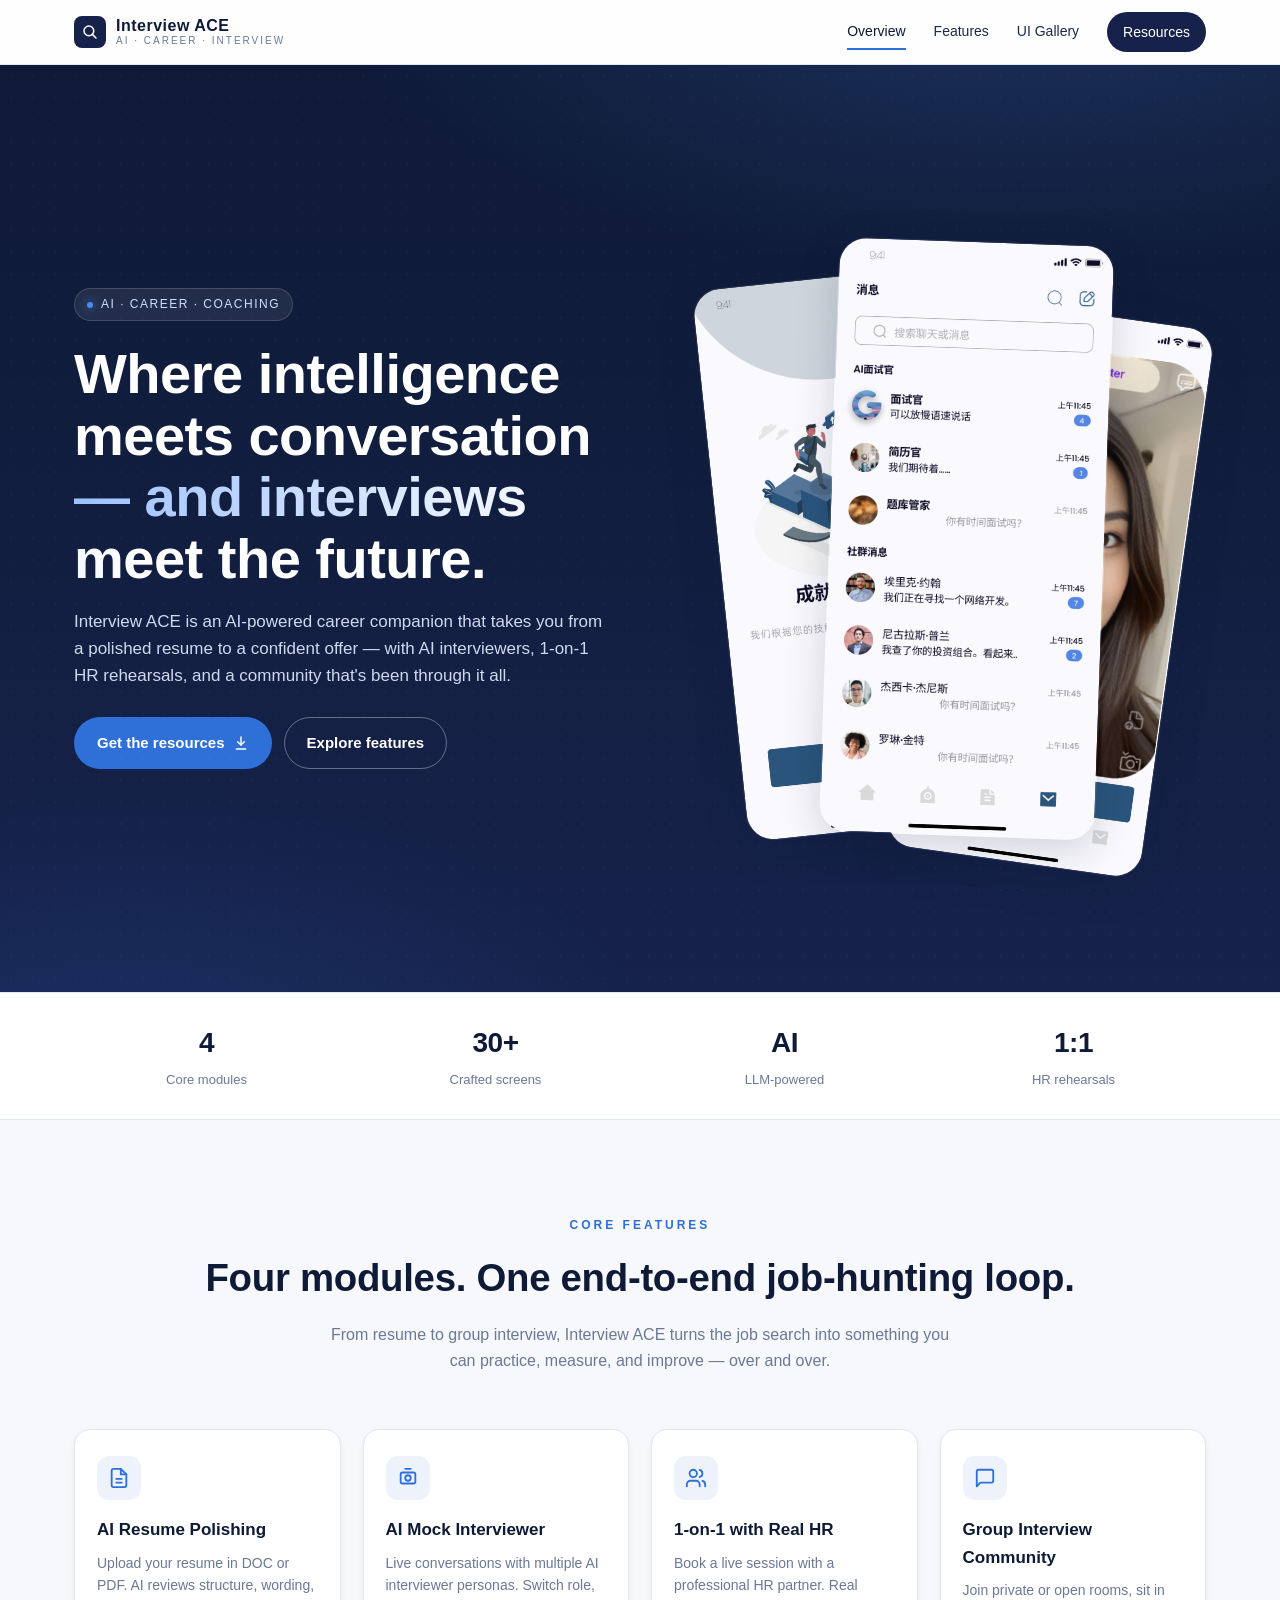
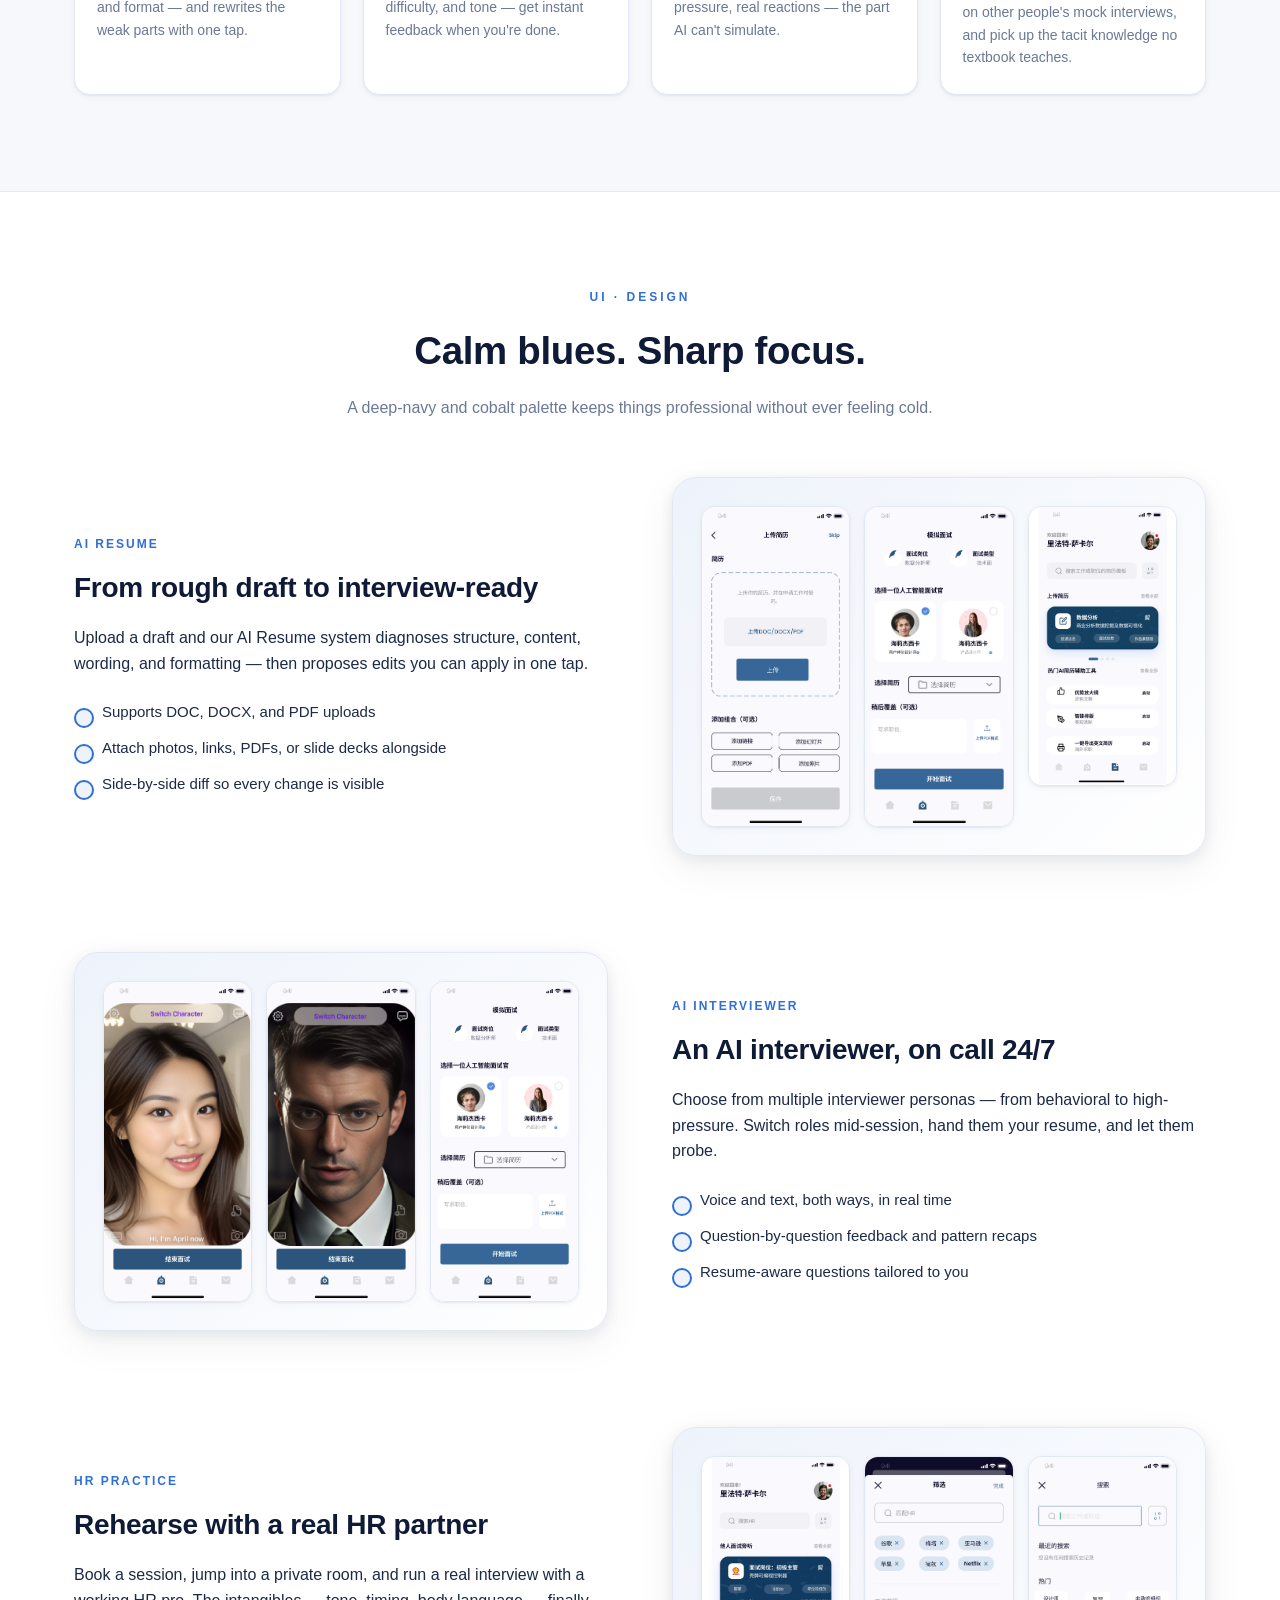
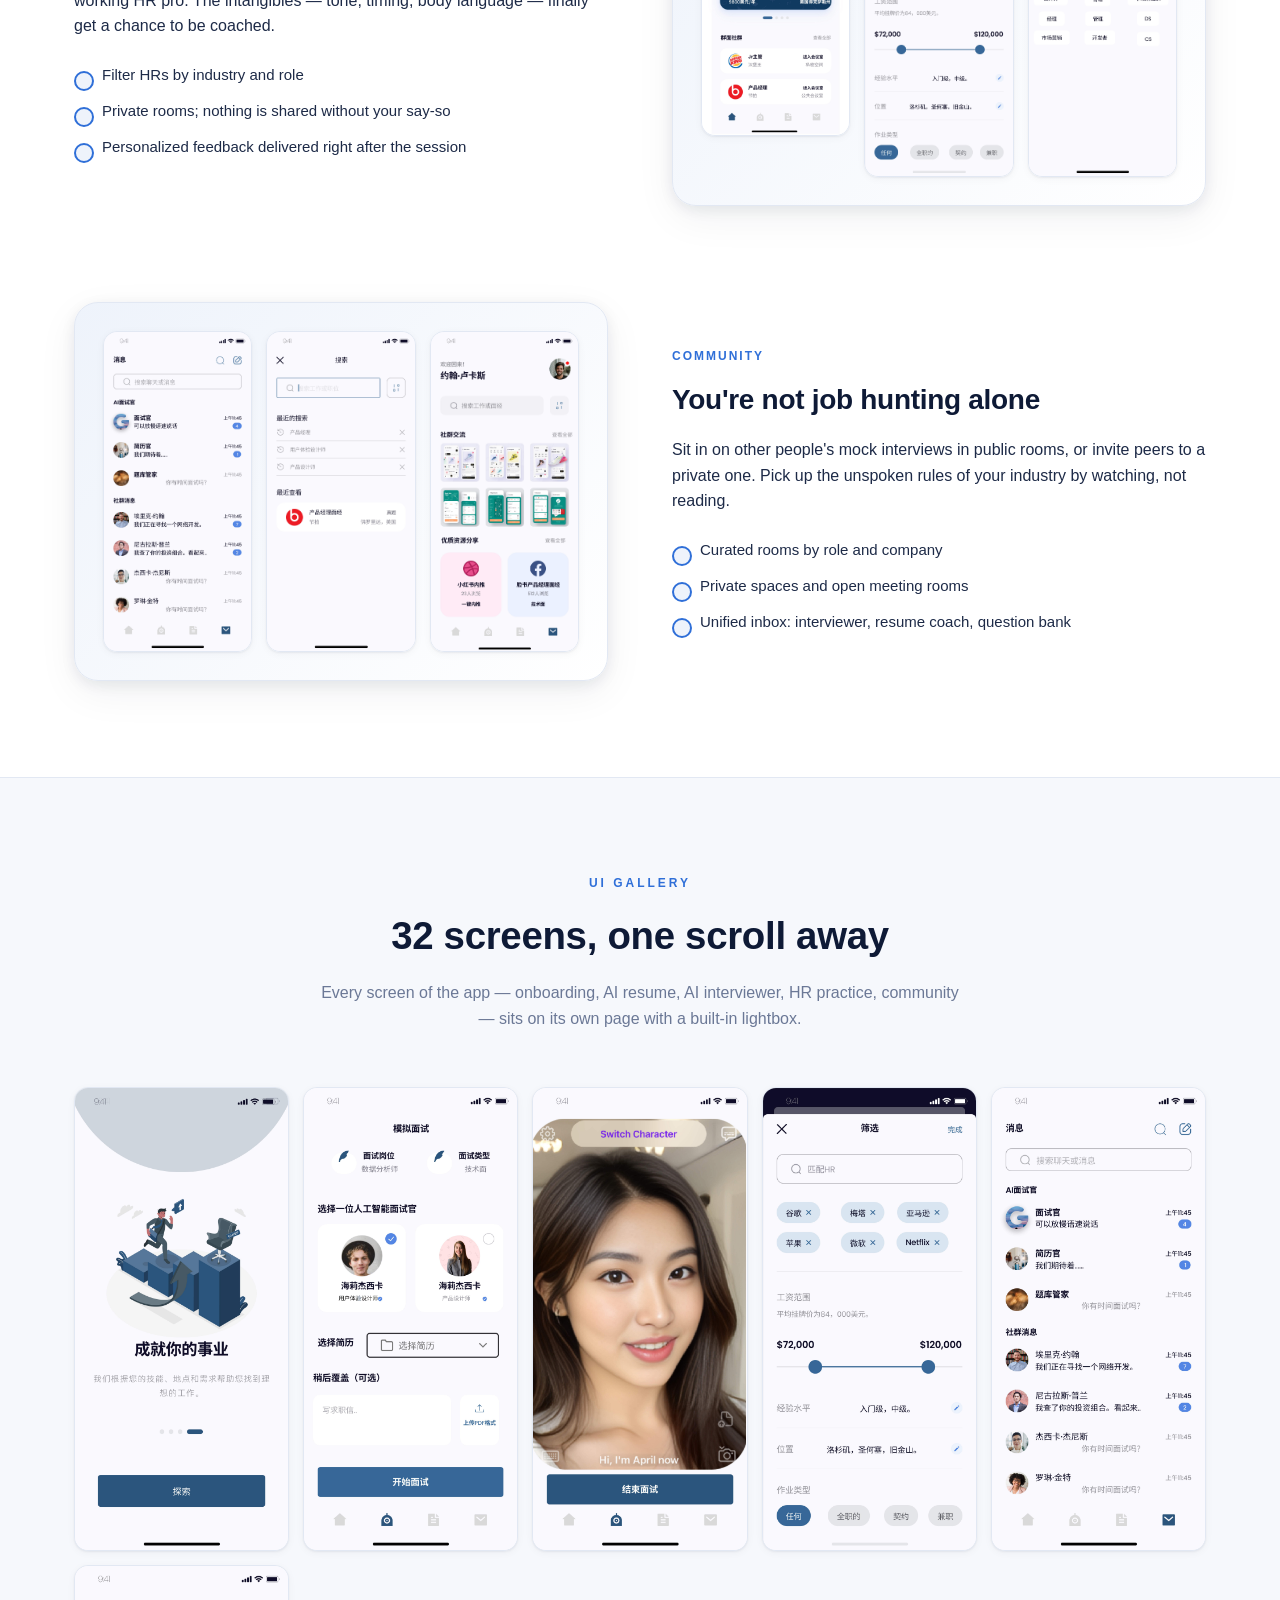
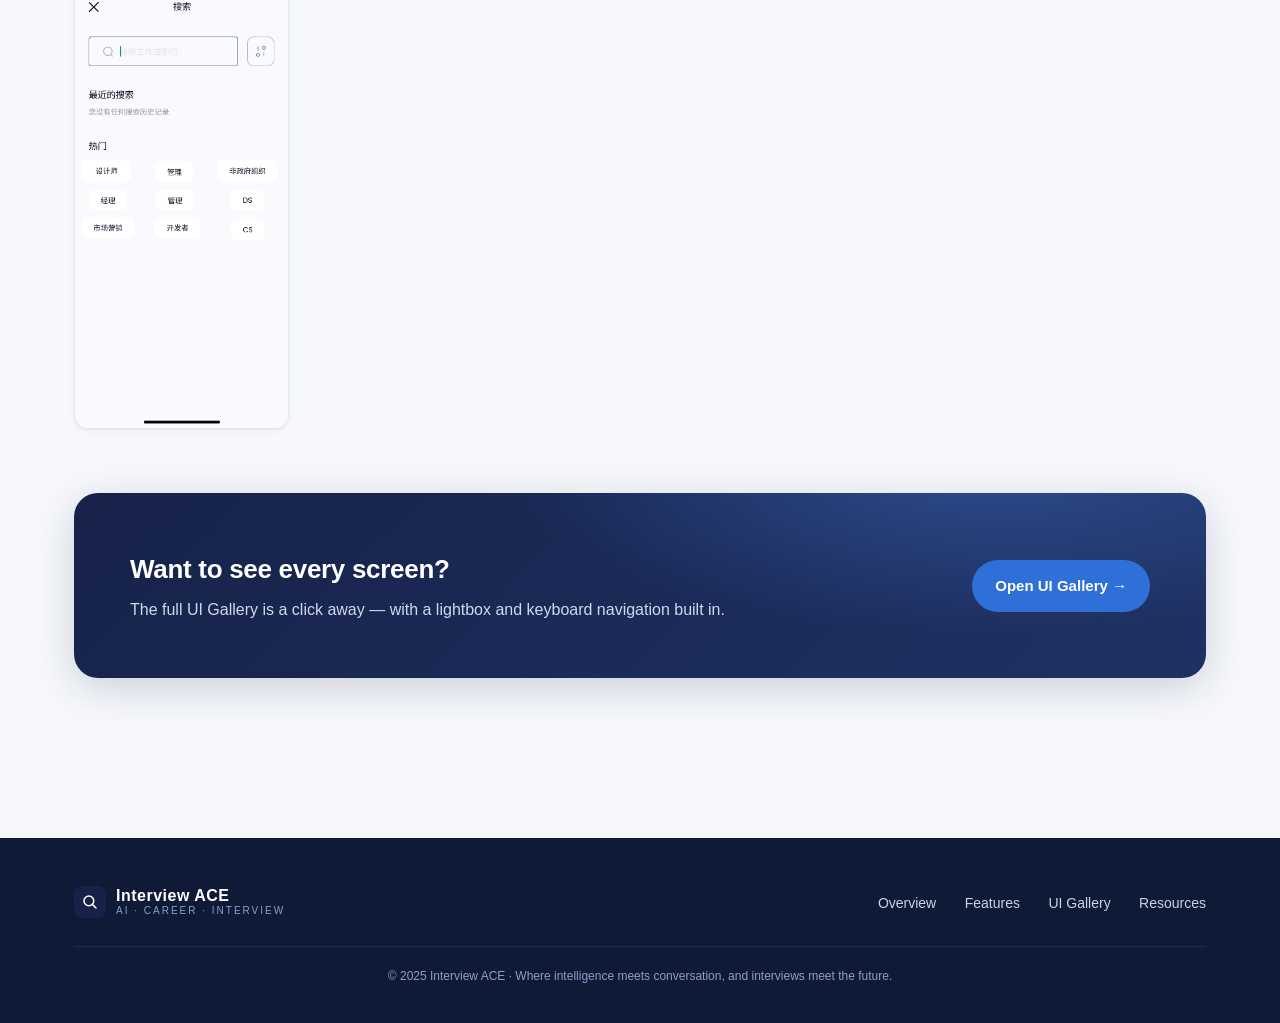
==== index.html @ 67b43d51 "Initial site: overview, UI gallery, resources (PDFs + GitHub link)" ====
<!doctype html>
<html lang="en">
<head>
  <meta charset="utf-8" />
  <title>Interview ACE — AI-Powered Interview Coaching</title>
  <meta name="viewport" content="width=device-width, initial-scale=1" />
  <meta name="description" content="Interview ACE is an AI-powered job-hunting companion. Polish your resume with AI, rehearse with AI interviewers, practice 1-on-1 with real HR pros, and learn from the community — all in one place." />

  <!-- Open Graph -->
  <meta property="og:title" content="Interview ACE — AI-Powered Interview Coaching" />
  <meta property="og:description" content="Where intelligence meets conversation. Where interviews meet the future." />
  <meta property="og:image" content="assets/ui/cover.png" />
  <meta property="og:type" content="website" />
  <meta name="twitter:card" content="summary_large_image" />

  <link rel="icon" type="image/svg+xml" href="assets/favicon.svg" />
  <link rel="stylesheet" href="styles.css" />
</head>
<body>

<!-- ============= Header ============= -->
<header class="site-header">
  <div class="container bar">
    <a class="brand" href="index.html" aria-label="Interview ACE home">
      <span class="logo-mark" aria-hidden="true">
        <svg viewBox="0 0 24 24" fill="none" stroke="currentColor" stroke-width="2" stroke-linecap="round" stroke-linejoin="round">
          <circle cx="10.5" cy="10.5" r="6.5"></circle>
          <line x1="20" y1="20" x2="15.2" y2="15.2"></line>
        </svg>
      </span>
      <span class="wordmark">
        Interview ACE
        <small>AI · CAREER · INTERVIEW</small>
      </span>
    </a>
    <nav class="nav">
      <a href="index.html" class="active">Overview</a>
      <a href="index.html#features">Features</a>
      <a href="ui.html">UI Gallery</a>
      <a href="downloads.html" class="cta">Resources</a>
    </nav>
  </div>
</header>

<!-- ============= Hero ============= -->
<section class="hero">
  <div class="container">
    <div class="hero-copy">
      <span class="hero-eyebrow"><span class="dot"></span>AI · CAREER · COACHING</span>
      <h1>
        Where intelligence<br/>
        meets conversation<br/>
        <span class="accent">— and interviews meet the future.</span>
      </h1>
      <p class="lead">
        Interview ACE is an AI-powered career companion that takes you from a polished resume
        to a confident offer — with AI interviewers, 1-on-1 HR rehearsals, and a community
        that's been through it all.
      </p>
      <div class="actions">
        <a class="btn btn-primary" href="downloads.html">
          Get the resources
          <svg width="16" height="16" viewBox="0 0 24 24" fill="none" stroke="currentColor" stroke-width="2.2" stroke-linecap="round" stroke-linejoin="round"><path d="M12 3v12"></path><path d="m7 10 5 5 5-5"></path><path d="M5 21h14"></path></svg>
        </a>
        <a class="btn btn-ghost" href="#features">Explore features</a>
      </div>
    </div>
    <div class="hero-visual">
      <div class="phone-stack" aria-hidden="true">
        <img src="assets/screens/welcome-01.jpg" alt="" />
        <img src="assets/screens/community-01.jpg" alt="" />
        <img src="assets/screens/ai-interview-01.jpg" alt="" />
      </div>
    </div>
  </div>
</section>

<!-- ============= Stats ============= -->
<div class="stats">
  <div class="container">
    <div class="stat"><div class="n">4</div><div class="l">Core modules</div></div>
    <div class="stat"><div class="n">30+</div><div class="l">Crafted screens</div></div>
    <div class="stat"><div class="n">AI</div><div class="l">LLM-powered</div></div>
    <div class="stat"><div class="n">1:1</div><div class="l">HR rehearsals</div></div>
  </div>
</div>

<!-- ============= Features grid ============= -->
<section id="features">
  <div class="container">
    <div class="section-head">
      <div class="kicker">CORE FEATURES</div>
      <h2>Four modules. One end-to-end job-hunting loop.</h2>
      <p>From resume to group interview, Interview ACE turns the job search into something you can practice, measure, and improve — over and over.</p>
    </div>

    <div class="feature-grid">
      <div class="feature">
        <div class="ico">
          <svg viewBox="0 0 24 24" fill="none" stroke="currentColor" stroke-width="2" stroke-linecap="round" stroke-linejoin="round">
            <path d="M14 2H6a2 2 0 0 0-2 2v16a2 2 0 0 0 2 2h12a2 2 0 0 0 2-2V8z"></path>
            <polyline points="14 2 14 8 20 8"></polyline>
            <line x1="9" y1="13" x2="15" y2="13"></line>
            <line x1="9" y1="17" x2="15" y2="17"></line>
          </svg>
        </div>
        <h3>AI Resume Polishing</h3>
        <p>Upload your resume in DOC or PDF. AI reviews structure, wording, and format — and rewrites the weak parts with one tap.</p>
      </div>

      <div class="feature">
        <div class="ico">
          <svg viewBox="0 0 24 24" fill="none" stroke="currentColor" stroke-width="2" stroke-linecap="round" stroke-linejoin="round">
            <rect x="4" y="6" width="16" height="12" rx="2"></rect>
            <circle cx="12" cy="12" r="3"></circle>
            <path d="M9 2h6"></path>
          </svg>
        </div>
        <h3>AI Mock Interviewer</h3>
        <p>Live conversations with multiple AI interviewer personas. Switch role, difficulty, and tone — get instant feedback when you're done.</p>
      </div>

      <div class="feature">
        <div class="ico">
          <svg viewBox="0 0 24 24" fill="none" stroke="currentColor" stroke-width="2" stroke-linecap="round" stroke-linejoin="round">
            <path d="M16 21v-2a4 4 0 0 0-4-4H6a4 4 0 0 0-4 4v2"></path>
            <circle cx="9" cy="7" r="4"></circle>
            <path d="M22 21v-2a4 4 0 0 0-3-3.87"></path>
            <path d="M16 3.13a4 4 0 0 1 0 7.75"></path>
          </svg>
        </div>
        <h3>1-on-1 with Real HR</h3>
        <p>Book a live session with a professional HR partner. Real pressure, real reactions — the part AI can't simulate.</p>
      </div>

      <div class="feature">
        <div class="ico">
          <svg viewBox="0 0 24 24" fill="none" stroke="currentColor" stroke-width="2" stroke-linecap="round" stroke-linejoin="round">
            <path d="M21 15a2 2 0 0 1-2 2H7l-4 4V5a2 2 0 0 1 2-2h14a2 2 0 0 1 2 2z"></path>
          </svg>
        </div>
        <h3>Group Interview Community</h3>
        <p>Join private or open rooms, sit in on other people's mock interviews, and pick up the tacit knowledge no textbook teaches.</p>
      </div>
    </div>
  </div>
</section>

<!-- ============= Showcase ============= -->
<section style="background:#fff;border-top:1px solid var(--line);border-bottom:1px solid var(--line);">
  <div class="container">
    <div class="section-head">
      <div class="kicker">UI · DESIGN</div>
      <h2>Calm blues. Sharp focus.</h2>
      <p>A deep-navy and cobalt palette keeps things professional without ever feeling cold.</p>
    </div>

    <div class="showcase">
      <div class="copy">
        <span class="tag">AI Resume</span>
        <h3>From rough draft to interview-ready</h3>
        <p>Upload a draft and our AI Resume system diagnoses structure, content, wording, and formatting — then proposes edits you can apply in one tap.</p>
        <ul>
          <li>Supports DOC, DOCX, and PDF uploads</li>
          <li>Attach photos, links, PDFs, or slide decks alongside</li>
          <li>Side-by-side diff so every change is visible</li>
        </ul>
      </div>
      <div class="screens-frame">
        <div class="row">
          <img src="assets/screens/resume-01.jpg" alt="AI resume polishing screen 1" loading="lazy" />
          <img src="assets/screens/resume-02.jpg" alt="AI resume polishing screen 2" loading="lazy" />
          <img src="assets/screens/resume-03.jpg" alt="AI resume polishing screen 3" loading="lazy" />
        </div>
      </div>
    </div>

    <div class="showcase reverse">
      <div class="copy">
        <span class="tag">AI Interviewer</span>
        <h3>An AI interviewer, on call 24/7</h3>
        <p>Choose from multiple interviewer personas — from behavioral to high-pressure. Switch roles mid-session, hand them your resume, and let them probe.</p>
        <ul>
          <li>Voice and text, both ways, in real time</li>
          <li>Question-by-question feedback and pattern recaps</li>
          <li>Resume-aware questions tailored to you</li>
        </ul>
      </div>
      <div class="screens-frame">
        <div class="row">
          <img src="assets/screens/ai-interview-01.jpg" alt="AI interview screen 1" loading="lazy" />
          <img src="assets/screens/ai-interview-02.jpg" alt="AI interview screen 2" loading="lazy" />
          <img src="assets/screens/ai-interview-03.jpg" alt="AI interview screen 3" loading="lazy" />
        </div>
      </div>
    </div>

    <div class="showcase">
      <div class="copy">
        <span class="tag">HR Practice</span>
        <h3>Rehearse with a real HR partner</h3>
        <p>Book a session, jump into a private room, and run a real interview with a working HR pro. The intangibles — tone, timing, body language — finally get a chance to be coached.</p>
        <ul>
          <li>Filter HRs by industry and role</li>
          <li>Private rooms; nothing is shared without your say-so</li>
          <li>Personalized feedback delivered right after the session</li>
        </ul>
      </div>
      <div class="screens-frame">
        <div class="row">
          <img src="assets/screens/hr-interview-01.jpg" alt="HR mock interview 1" loading="lazy" />
          <img src="assets/screens/hr-interview-02.jpg" alt="HR mock interview 2" loading="lazy" />
          <img src="assets/screens/hr-interview-03.jpg" alt="HR mock interview 3" loading="lazy" />
        </div>
      </div>
    </div>

    <div class="showcase reverse">
      <div class="copy">
        <span class="tag">Community</span>
        <h3>You're not job hunting alone</h3>
        <p>Sit in on other people's mock interviews in public rooms, or invite peers to a private one. Pick up the unspoken rules of your industry by watching, not reading.</p>
        <ul>
          <li>Curated rooms by role and company</li>
          <li>Private spaces and open meeting rooms</li>
          <li>Unified inbox: interviewer, resume coach, question bank</li>
        </ul>
      </div>
      <div class="screens-frame">
        <div class="row">
          <img src="assets/screens/community-01.jpg" alt="Community screen 1" loading="lazy" />
          <img src="assets/screens/community-02.jpg" alt="Community screen 2" loading="lazy" />
          <img src="assets/screens/community-03.jpg" alt="Community screen 3" loading="lazy" />
        </div>
      </div>
    </div>
  </div>
</section>

<!-- ============= Gallery teaser ============= -->
<section id="gallery">
  <div class="container">
    <div class="section-head">
      <div class="kicker">UI GALLERY</div>
      <h2>32 screens, one scroll away</h2>
      <p>Every screen of the app — onboarding, AI resume, AI interviewer, HR practice, community — sits on its own page with a built-in lightbox.</p>
    </div>

    <div class="gallery">
      <a href="ui.html"><img src="assets/screens/welcome-01.jpg" alt="" loading="lazy" /></a>
      <a href="ui.html"><img src="assets/screens/resume-02.jpg" alt="" loading="lazy" /></a>
      <a href="ui.html"><img src="assets/screens/ai-interview-01.jpg" alt="" loading="lazy" /></a>
      <a href="ui.html"><img src="assets/screens/hr-interview-02.jpg" alt="" loading="lazy" /></a>
      <a href="ui.html"><img src="assets/screens/community-01.jpg" alt="" loading="lazy" /></a>
      <a href="ui.html"><img src="assets/screens/community-05.jpg" alt="" loading="lazy" /></a>
    </div>

    <div class="banner" style="margin-top:64px;">
      <div>
        <h3>Want to see every screen?</h3>
        <p>The full UI Gallery is a click away — with a lightbox and keyboard navigation built in.</p>
      </div>
      <a href="ui.html" class="btn btn-primary">Open UI Gallery →</a>
    </div>
  </div>
</section>

<!-- ============= Footer ============= -->
<footer class="site-footer">
  <div class="container">
    <div class="row">
      <a class="brand" href="index.html">
        <span class="logo-mark" aria-hidden="true">
          <svg viewBox="0 0 24 24" fill="none" stroke="currentColor" stroke-width="2" stroke-linecap="round" stroke-linejoin="round">
            <circle cx="10.5" cy="10.5" r="6.5"></circle>
            <line x1="20" y1="20" x2="15.2" y2="15.2"></line>
          </svg>
        </span>
        <span class="wordmark">Interview ACE<small>AI · CAREER · INTERVIEW</small></span>
      </a>
      <nav>
        <a href="index.html">Overview</a>
        <a href="index.html#features">Features</a>
        <a href="ui.html">UI Gallery</a>
        <a href="downloads.html">Resources</a>
      </nav>
    </div>
    <div class="copy">
      © 2025 Interview ACE · Where intelligence meets conversation, and interviews meet the future.
    </div>
  </div>
</footer>

</body>
</html>
---- styles.css ----
/* ============================================================
   Interview ACE — Static site styles
   Palette inspired by the app UI: deep navy + cobalt accents.
   ============================================================ */

:root {
  --navy-900: #0e1a36;
  --navy-800: #16224a;
  --navy-700: #1f3163;
  --navy-600: #2a467e;
  --blue-500: #2f6fd8;
  --blue-400: #4f8af0;
  --blue-200: #c7dbff;
  --blue-50:  #eef3fb;
  --ink:      #0e1a36;
  --text:     #1d2a47;
  --muted:    #6b7896;
  --line:     #e2e8f3;
  --bg:       #f6f8fc;
  --white:    #ffffff;
  --radius:   16px;
  --shadow-sm: 0 1px 2px rgba(14,26,54,.06), 0 2px 8px rgba(14,26,54,.04);
  --shadow-md: 0 4px 14px rgba(14,26,54,.08), 0 12px 40px rgba(14,26,54,.06);
  --shadow-lg: 0 10px 40px rgba(14,26,54,.18);
  --max-w: 1180px;
}

* { box-sizing: border-box; }

html, body {
  margin: 0;
  padding: 0;
  background: var(--bg);
  color: var(--text);
  font-family: -apple-system, BlinkMacSystemFont, "PingFang SC", "Helvetica Neue",
               "Segoe UI", "Microsoft YaHei", Arial, sans-serif;
  line-height: 1.6;
  -webkit-font-smoothing: antialiased;
  text-rendering: optimizeLegibility;
}

img { max-width: 100%; display: block; }
a { color: var(--blue-500); text-decoration: none; }
a:hover { color: var(--blue-400); }

.container {
  max-width: var(--max-w);
  margin: 0 auto;
  padding: 0 24px;
}

/* ===================== Header ===================== */
.site-header {
  position: sticky;
  top: 0;
  z-index: 50;
  background: rgba(255,255,255,.85);
  backdrop-filter: saturate(150%) blur(12px);
  -webkit-backdrop-filter: saturate(150%) blur(12px);
  border-bottom: 1px solid var(--line);
}
.site-header .bar {
  display: flex;
  align-items: center;
  justify-content: space-between;
  height: 64px;
}
.brand {
  display: flex;
  align-items: center;
  gap: 10px;
  color: var(--navy-900);
  font-weight: 700;
  letter-spacing: .5px;
}
.brand .logo-mark {
  width: 32px;
  height: 32px;
  border-radius: 8px;
  background: var(--navy-800);
  display: inline-flex;
  align-items: center;
  justify-content: center;
  color: #fff;
}
.brand .logo-mark svg { width: 18px; height: 18px; }
.brand .wordmark {
  font-size: 16px;
  line-height: 1;
}
.brand .wordmark small {
  display: block;
  font-size: 10px;
  color: var(--muted);
  font-weight: 500;
  letter-spacing: 2px;
  margin-top: 2px;
}

.nav {
  display: flex;
  align-items: center;
  gap: 28px;
}
.nav a {
  color: var(--text);
  font-weight: 500;
  font-size: 14px;
  padding: 6px 0;
  border-bottom: 2px solid transparent;
}
.nav a.active,
.nav a:hover {
  color: var(--navy-900);
  border-bottom-color: var(--blue-500);
}
.nav .cta {
  background: var(--navy-800);
  color: #fff;
  padding: 9px 16px;
  border-radius: 999px;
  border: none;
}
.nav .cta:hover {
  background: var(--blue-500);
  color: #fff;
  border-bottom-color: transparent;
}

/* ===================== Hero ===================== */
.hero {
  position: relative;
  background:
    radial-gradient(1200px 500px at 80% -10%, rgba(79,138,240,.22), transparent 60%),
    radial-gradient(900px 500px at 10% 110%, rgba(47,111,216,.18), transparent 60%),
    linear-gradient(180deg, var(--navy-900) 0%, var(--navy-800) 100%);
  color: #fff;
  overflow: hidden;
}
.hero::after {
  content: "";
  position: absolute;
  inset: 0;
  background-image:
    radial-gradient(rgba(255,255,255,.05) 1px, transparent 1px);
  background-size: 22px 22px;
  pointer-events: none;
  opacity: .5;
}
.hero .container {
  position: relative;
  padding-top: 80px;
  padding-bottom: 80px;
  display: grid;
  grid-template-columns: 1.05fr .95fr;
  gap: 48px;
  align-items: center;
}
.hero-eyebrow {
  display: inline-flex;
  align-items: center;
  gap: 8px;
  padding: 6px 12px;
  border-radius: 999px;
  background: rgba(255,255,255,.08);
  border: 1px solid rgba(255,255,255,.15);
  font-size: 12px;
  letter-spacing: 1.5px;
  color: #cfe0ff;
  margin-bottom: 22px;
}
.hero-eyebrow .dot {
  width: 6px; height: 6px; border-radius: 50%;
  background: var(--blue-400);
  box-shadow: 0 0 12px var(--blue-400);
}
.hero h1 {
  font-size: clamp(34px, 4.6vw, 56px);
  line-height: 1.1;
  margin: 0 0 18px;
  letter-spacing: -.5px;
  font-weight: 800;
}
.hero h1 .accent {
  background: linear-gradient(90deg, #9dc1ff, #ffffff 60%);
  -webkit-background-clip: text;
  background-clip: text;
  color: transparent;
}
.hero p.lead {
  font-size: 17px;
  color: #cfd9ee;
  margin: 0 0 28px;
  max-width: 540px;
}
.hero .actions {
  display: flex;
  gap: 12px;
  flex-wrap: wrap;
}
.btn {
  display: inline-flex;
  align-items: center;
  gap: 8px;
  padding: 13px 22px;
  border-radius: 999px;
  font-weight: 600;
  font-size: 15px;
  border: 1px solid transparent;
  cursor: pointer;
  transition: transform .15s ease, background .15s ease, color .15s ease, border-color .15s ease;
  text-decoration: none;
}
.btn:hover { transform: translateY(-1px); }
.btn-primary {
  background: var(--blue-500);
  color: #fff;
}
.btn-primary:hover { background: var(--blue-400); color: #fff; }
.btn-ghost {
  background: transparent;
  color: #fff;
  border-color: rgba(255,255,255,.35);
}
.btn-ghost:hover { background: rgba(255,255,255,.08); color: #fff; }
.btn-dark {
  background: var(--navy-800);
  color: #fff;
}
.btn-dark:hover { background: var(--blue-500); color: #fff; }

.hero-visual {
  position: relative;
  display: flex;
  align-items: center;
  justify-content: center;
  min-height: 360px;
}
.hero-visual .phone-stack {
  position: relative;
  width: 100%;
  max-width: 460px;
  aspect-ratio: 4 / 5;
}
.hero-visual .phone-stack img {
  position: absolute;
  width: 56%;
  border-radius: 28px;
  box-shadow: var(--shadow-lg);
  border: 1px solid rgba(255,255,255,.08);
}
.hero-visual .phone-stack img:nth-child(1) {
  left: 0; top: 6%;
  transform: rotate(-6deg);
  z-index: 1;
}
.hero-visual .phone-stack img:nth-child(2) {
  left: 24%; top: 0;
  transform: rotate(2deg);
  z-index: 3;
  width: 60%;
}
.hero-visual .phone-stack img:nth-child(3) {
  right: 0; top: 12%;
  transform: rotate(8deg);
  z-index: 2;
}

/* ===================== Stat strip ===================== */
.stats {
  background: var(--white);
  border-top: 1px solid var(--line);
  border-bottom: 1px solid var(--line);
}
.stats .container {
  display: grid;
  grid-template-columns: repeat(4, 1fr);
  gap: 24px;
  padding-top: 28px;
  padding-bottom: 28px;
}
.stat {
  text-align: center;
}
.stat .n {
  font-size: 28px;
  font-weight: 700;
  color: var(--navy-900);
  letter-spacing: -.5px;
}
.stat .l {
  font-size: 13px;
  color: var(--muted);
  margin-top: 4px;
}

/* ===================== Sections ===================== */
section { padding: 96px 0; }
.section-head {
  text-align: center;
  margin-bottom: 56px;
}
.section-head .kicker {
  text-transform: uppercase;
  letter-spacing: 3px;
  color: var(--blue-500);
  font-size: 12px;
  font-weight: 600;
  margin-bottom: 12px;
}
.section-head h2 {
  font-size: clamp(28px, 3vw, 40px);
  margin: 0 0 14px;
  color: var(--navy-900);
  font-weight: 800;
  letter-spacing: -.3px;
}
.section-head p {
  color: var(--muted);
  max-width: 640px;
  margin: 0 auto;
  font-size: 16px;
}

/* feature grid */
.feature-grid {
  display: grid;
  grid-template-columns: repeat(4, 1fr);
  gap: 22px;
}
.feature {
  background: var(--white);
  border: 1px solid var(--line);
  border-radius: var(--radius);
  padding: 26px 22px;
  box-shadow: var(--shadow-sm);
  transition: transform .2s ease, box-shadow .2s ease, border-color .2s ease;
}
.feature:hover {
  transform: translateY(-4px);
  box-shadow: var(--shadow-md);
  border-color: var(--blue-200);
}
.feature .ico {
  width: 44px; height: 44px;
  border-radius: 12px;
  background: var(--blue-50);
  color: var(--blue-500);
  display: flex; align-items: center; justify-content: center;
  margin-bottom: 16px;
}
.feature .ico svg { width: 22px; height: 22px; }
.feature h3 {
  font-size: 17px;
  margin: 0 0 8px;
  color: var(--navy-900);
}
.feature p {
  font-size: 14px;
  color: var(--muted);
  margin: 0;
}

/* alternating showcase */
.showcase {
  display: grid;
  grid-template-columns: 1fr 1fr;
  gap: 64px;
  align-items: center;
  margin-bottom: 96px;
}
.showcase:last-child { margin-bottom: 0; }
.showcase.reverse { direction: rtl; }
.showcase.reverse > * { direction: ltr; }

.showcase .copy h3 {
  font-size: 28px;
  font-weight: 800;
  color: var(--navy-900);
  margin: 0 0 14px;
  letter-spacing: -.3px;
}
.showcase .copy .tag {
  display: inline-block;
  font-size: 12px;
  font-weight: 600;
  letter-spacing: 2px;
  text-transform: uppercase;
  color: var(--blue-500);
  margin-bottom: 12px;
}
.showcase .copy p {
  color: var(--text);
  font-size: 16px;
  margin: 0 0 18px;
}
.showcase ul {
  list-style: none;
  padding: 0;
  margin: 0;
}
.showcase li {
  position: relative;
  padding: 6px 0 6px 28px;
  color: var(--text);
  font-size: 15px;
}
.showcase li::before {
  content: "";
  position: absolute;
  left: 0; top: 14px;
  width: 16px; height: 16px;
  border-radius: 50%;
  background: var(--blue-50);
  border: 2px solid var(--blue-500);
}

.screens-frame {
  position: relative;
  background: linear-gradient(135deg, var(--blue-50), #ffffff);
  border-radius: 24px;
  padding: 28px;
  border: 1px solid var(--line);
  box-shadow: var(--shadow-md);
}
.screens-frame .row {
  display: grid;
  grid-template-columns: repeat(3, 1fr);
  gap: 14px;
}
.screens-frame img {
  border-radius: 14px;
  border: 1px solid var(--line);
  box-shadow: var(--shadow-sm);
}

/* gallery / grid of all screens */
.gallery {
  display: grid;
  grid-template-columns: repeat(auto-fill, minmax(180px, 1fr));
  gap: 14px;
}
.gallery a {
  display: block;
  border-radius: 14px;
  overflow: hidden;
  background: #fff;
  border: 1px solid var(--line);
  box-shadow: var(--shadow-sm);
  transition: transform .2s ease, box-shadow .2s ease;
}
.gallery a:hover {
  transform: translateY(-3px);
  box-shadow: var(--shadow-md);
}
.gallery img {
  aspect-ratio: 9 / 19.5;
  object-fit: cover;
  width: 100%;
}

/* ===================== Banner CTA ===================== */
.banner {
  margin-top: 24px;
  padding: 56px;
  background:
    radial-gradient(800px 300px at 80% -20%, rgba(79,138,240,.35), transparent 60%),
    linear-gradient(135deg, var(--navy-800), var(--navy-700));
  color: #fff;
  border-radius: 24px;
  display: flex;
  align-items: center;
  justify-content: space-between;
  gap: 32px;
  flex-wrap: wrap;
  box-shadow: var(--shadow-lg);
}
.banner h3 {
  font-size: 26px;
  margin: 0 0 6px;
  letter-spacing: -.3px;
}
.banner p { margin: 0; color: #cfd9ee; }

/* ===================== Downloads page ===================== */
.page-head {
  background:
    radial-gradient(1000px 400px at 80% -20%, rgba(79,138,240,.25), transparent 60%),
    linear-gradient(180deg, var(--navy-900) 0%, var(--navy-800) 100%);
  color: #fff;
  padding: 96px 0 64px;
}
.page-head h1 {
  font-size: clamp(32px, 4vw, 44px);
  margin: 0 0 12px;
  letter-spacing: -.4px;
  font-weight: 800;
}
.page-head p {
  color: #cfd9ee;
  font-size: 17px;
  max-width: 640px;
  margin: 0;
}
.page-head .crumbs {
  font-size: 13px;
  letter-spacing: 1.5px;
  color: #9fb3d9;
  text-transform: uppercase;
  margin-bottom: 14px;
}

.download-grid {
  display: grid;
  grid-template-columns: repeat(2, 1fr);
  gap: 22px;
}
.dl-card {
  background: #fff;
  border: 1px solid var(--line);
  border-radius: 18px;
  padding: 28px;
  box-shadow: var(--shadow-sm);
  display: flex;
  flex-direction: column;
  gap: 16px;
  transition: transform .2s ease, box-shadow .2s ease, border-color .2s ease;
}
.dl-card:hover {
  transform: translateY(-3px);
  box-shadow: var(--shadow-md);
  border-color: var(--blue-200);
}
.dl-card .head {
  display: flex;
  align-items: flex-start;
  gap: 16px;
}
.dl-card .icon-wrap {
  flex: 0 0 auto;
  width: 52px; height: 52px;
  border-radius: 14px;
  background: var(--blue-50);
  color: var(--blue-500);
  display: flex; align-items: center; justify-content: center;
}
.dl-card .icon-wrap svg { width: 26px; height: 26px; }
.dl-card h3 {
  margin: 0 0 4px;
  font-size: 18px;
  color: var(--navy-900);
}
.dl-card .meta {
  font-size: 12px;
  color: var(--muted);
  letter-spacing: .3px;
}
.dl-card .meta .pill {
  background: var(--blue-50);
  color: var(--blue-500);
  padding: 2px 8px;
  border-radius: 999px;
  margin-right: 6px;
  font-weight: 600;
}
.dl-card p {
  margin: 0;
  color: var(--text);
  font-size: 14px;
  line-height: 1.65;
}
.dl-card .foot {
  display: flex;
  justify-content: flex-end;
  margin-top: auto;
  padding-top: 8px;
}
.dl-card .btn { padding: 10px 18px; font-size: 14px; }

.notice {
  background: #fff7e6;
  border: 1px solid #ffe2a3;
  color: #6a4b00;
  padding: 14px 18px;
  border-radius: 12px;
  font-size: 14px;
  margin-bottom: 28px;
}
.notice strong { color: #6a4b00; }

/* ===================== Footer ===================== */
.site-footer {
  background: var(--navy-900);
  color: #c8d3ec;
  padding: 48px 0 36px;
  margin-top: 64px;
}
.site-footer .row {
  display: flex;
  justify-content: space-between;
  align-items: center;
  gap: 16px;
  flex-wrap: wrap;
}
.site-footer .brand { color: #fff; }
.site-footer .brand small { color: #8aa0c9; }
.site-footer nav a {
  color: #c8d3ec;
  margin-left: 24px;
  font-size: 14px;
}
.site-footer nav a:hover { color: #fff; }
.site-footer .copy {
  margin-top: 28px;
  font-size: 12px;
  color: #8aa0c9;
  text-align: center;
  border-top: 1px solid rgba(255,255,255,.08);
  padding-top: 20px;
}

/* ===================== UI Gallery page ===================== */
.gallery-section { padding: 56px 0; }
.gallery-section + .gallery-section { padding-top: 0; }

.cat-head {
  display: flex;
  align-items: flex-end;
  justify-content: space-between;
  gap: 24px;
  margin-bottom: 28px;
  padding-bottom: 18px;
  border-bottom: 1px solid var(--line);
}
.cat-head h2 {
  font-size: 26px;
  margin: 0 0 4px;
  color: var(--navy-900);
  font-weight: 800;
  letter-spacing: -.2px;
}
.cat-head .kicker {
  font-size: 11px;
  letter-spacing: 3px;
  color: var(--blue-500);
  text-transform: uppercase;
  font-weight: 600;
  margin-bottom: 4px;
}
.cat-head p {
  margin: 0;
  color: var(--muted);
  font-size: 14px;
  max-width: 460px;
}
.cat-head .count {
  background: var(--blue-50);
  color: var(--blue-500);
  padding: 4px 10px;
  border-radius: 999px;
  font-size: 12px;
  font-weight: 600;
  flex: 0 0 auto;
}

.photo-grid {
  display: grid;
  grid-template-columns: repeat(auto-fill, minmax(200px, 1fr));
  gap: 18px;
}
.photo-grid button {
  appearance: none;
  border: none;
  padding: 0;
  margin: 0;
  background: #fff;
  border-radius: 18px;
  overflow: hidden;
  box-shadow: var(--shadow-sm);
  border: 1px solid var(--line);
  cursor: zoom-in;
  transition: transform .2s ease, box-shadow .2s ease, border-color .2s ease;
  display: block;
  width: 100%;
}
.photo-grid button:hover {
  transform: translateY(-3px);
  box-shadow: var(--shadow-md);
  border-color: var(--blue-200);
}
.photo-grid img {
  width: 100%;
  aspect-ratio: 9 / 19.5;
  object-fit: cover;
  display: block;
}

/* lightbox */
.lightbox {
  position: fixed;
  inset: 0;
  background: rgba(8, 16, 36, .88);
  backdrop-filter: blur(8px);
  -webkit-backdrop-filter: blur(8px);
  display: none;
  align-items: center;
  justify-content: center;
  z-index: 100;
  padding: 32px;
  animation: lbFade .15s ease;
}
.lightbox.open { display: flex; }
.lightbox img {
  max-width: 100%;
  max-height: 100%;
  border-radius: 14px;
  box-shadow: 0 30px 80px rgba(0,0,0,.5);
}
.lightbox .lb-close,
.lightbox .lb-prev,
.lightbox .lb-next {
  position: absolute;
  appearance: none;
  border: none;
  background: rgba(255,255,255,.1);
  color: #fff;
  width: 44px; height: 44px;
  border-radius: 50%;
  font-size: 22px;
  cursor: pointer;
  display: flex; align-items: center; justify-content: center;
  transition: background .15s ease;
}
.lightbox .lb-close:hover,
.lightbox .lb-prev:hover,
.lightbox .lb-next:hover { background: rgba(255,255,255,.22); }
.lightbox .lb-close { top: 20px; right: 20px; }
.lightbox .lb-prev { left: 24px; top: 50%; transform: translateY(-50%); }
.lightbox .lb-next { right: 24px; top: 50%; transform: translateY(-50%); }
.lightbox .lb-counter {
  position: absolute;
  bottom: 24px;
  left: 50%;
  transform: translateX(-50%);
  color: #cfd9ee;
  font-size: 13px;
  letter-spacing: 1px;
}
@keyframes lbFade {
  from { opacity: 0; } to { opacity: 1; }
}

/* ===================== Responsive ===================== */
@media (max-width: 960px) {
  .hero .container {
    grid-template-columns: 1fr;
    padding-top: 60px;
    padding-bottom: 60px;
  }
  .hero-visual { min-height: 320px; }
  .stats .container { grid-template-columns: repeat(2, 1fr); }
  .feature-grid { grid-template-columns: repeat(2, 1fr); }
  .showcase { grid-template-columns: 1fr; gap: 28px; margin-bottom: 64px; }
  .showcase.reverse { direction: ltr; }
  .download-grid { grid-template-columns: 1fr; }
  section { padding: 64px 0; }
  .banner { padding: 36px; }
  .nav { gap: 16px; }
  .nav a:not(.cta) { display: none; }
}

@media (max-width: 720px) {
  .cat-head { flex-direction: column; align-items: flex-start; }
}
@media (max-width: 480px) {
  .stats .container { grid-template-columns: 1fr 1fr; }
  .feature-grid { grid-template-columns: 1fr; }
  .screens-frame .row { grid-template-columns: 1fr 1fr; }
  .screens-frame .row img:nth-child(3) { display: none; }
  .photo-grid { grid-template-columns: repeat(2, 1fr); gap: 12px; }
  .lightbox { padding: 16px; }
  .lightbox .lb-prev, .lightbox .lb-next { width: 38px; height: 38px; }
}
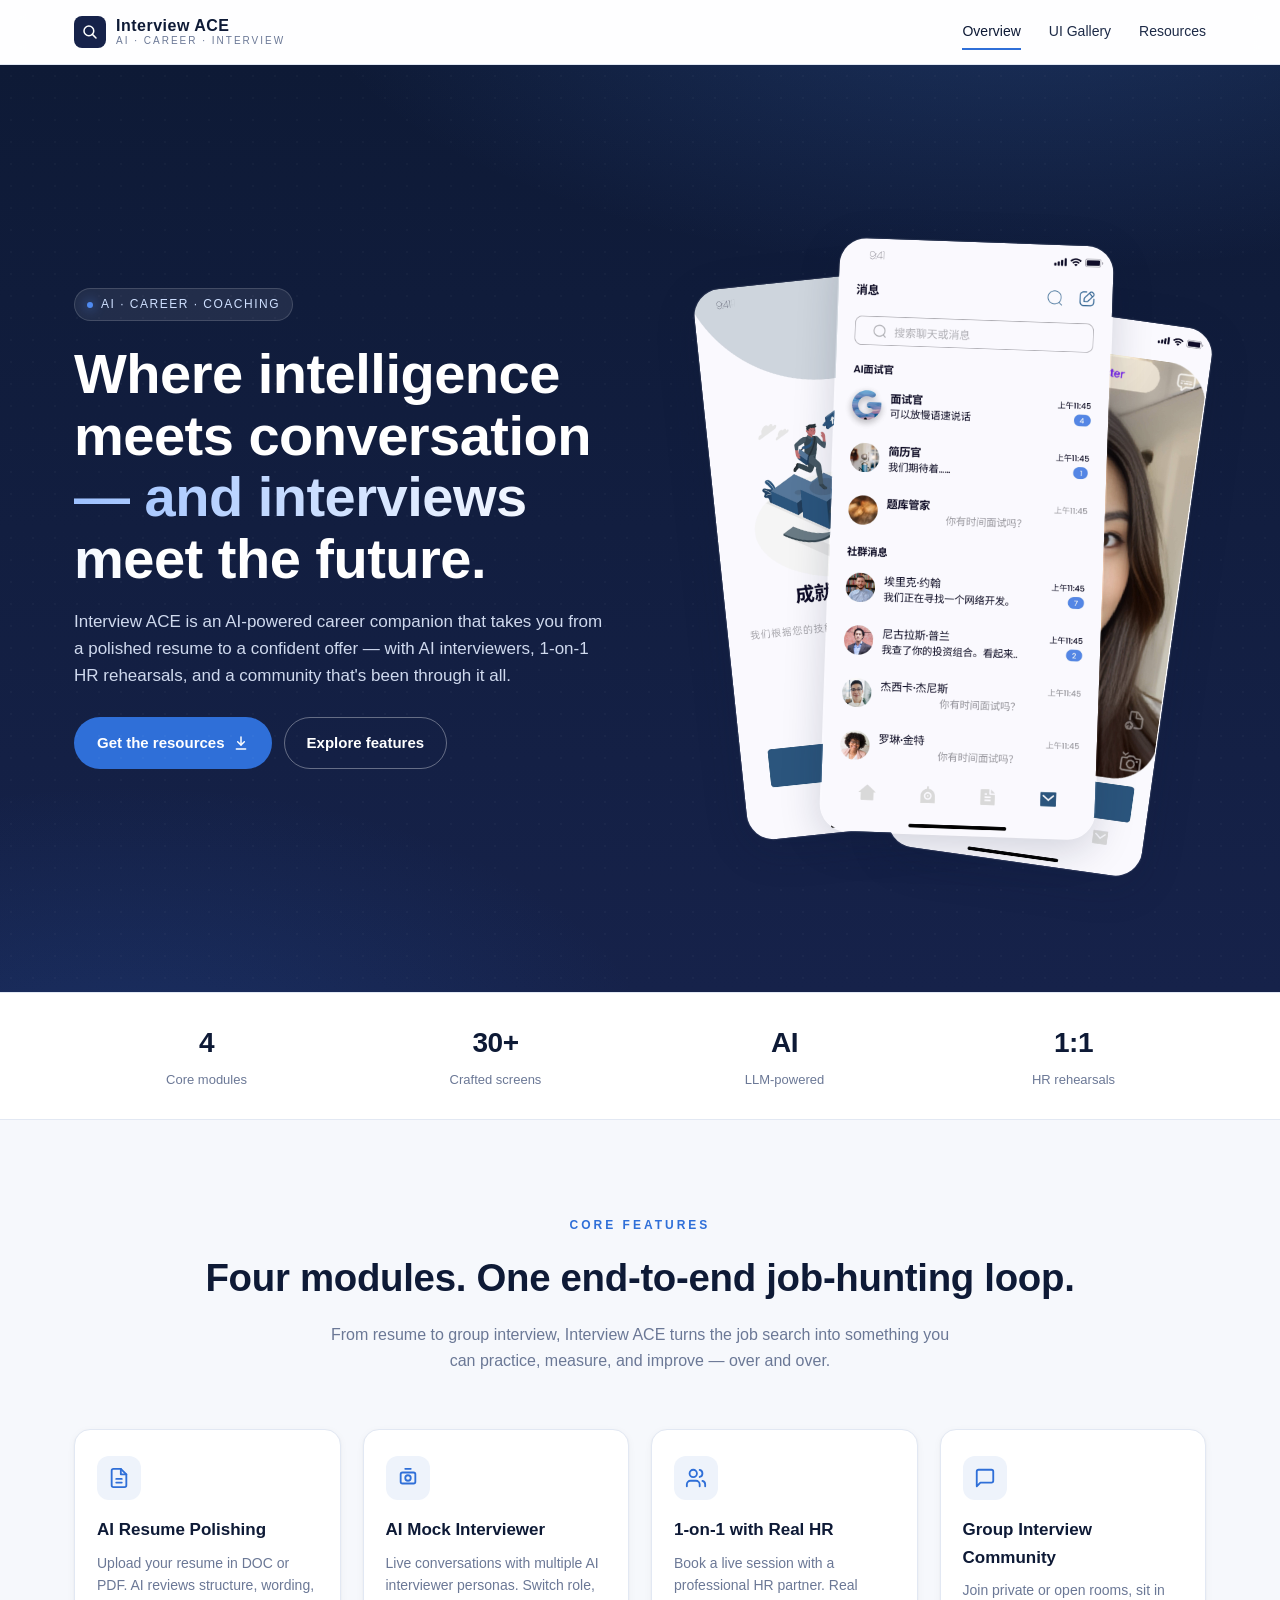
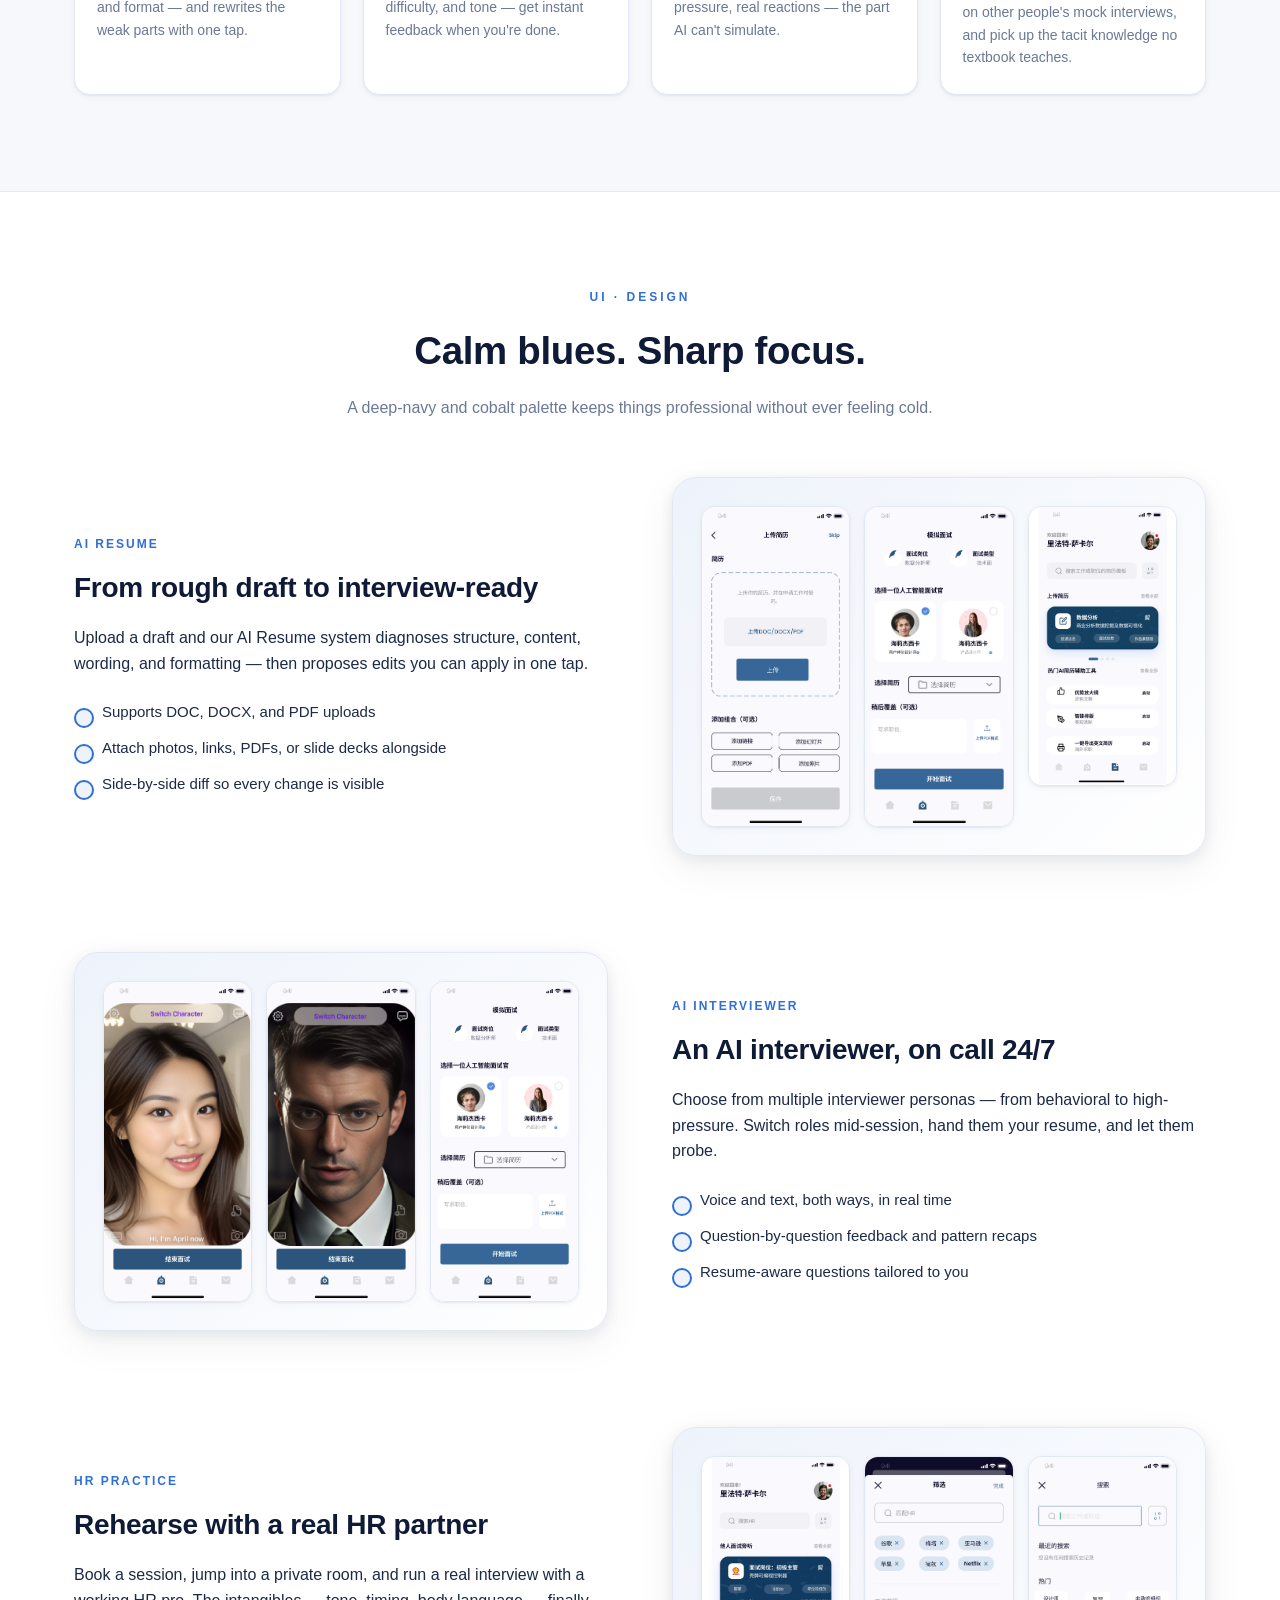
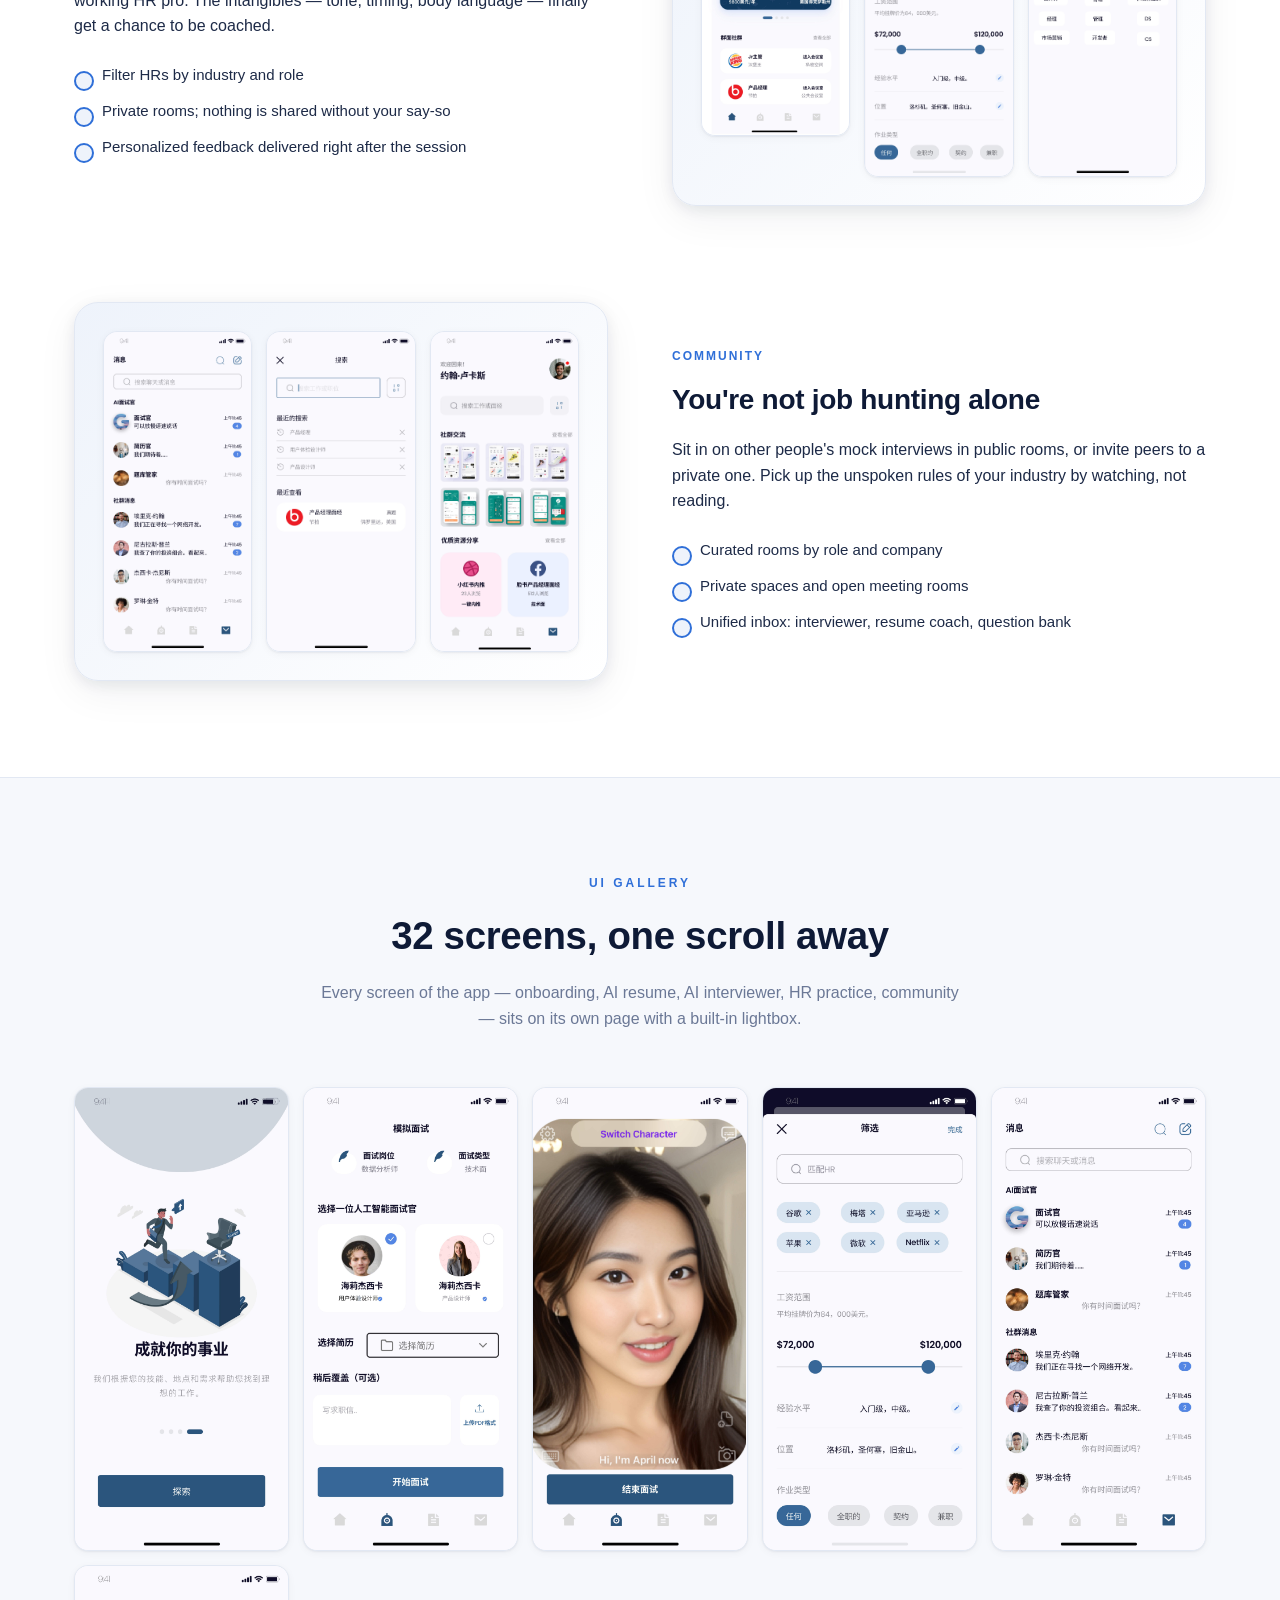
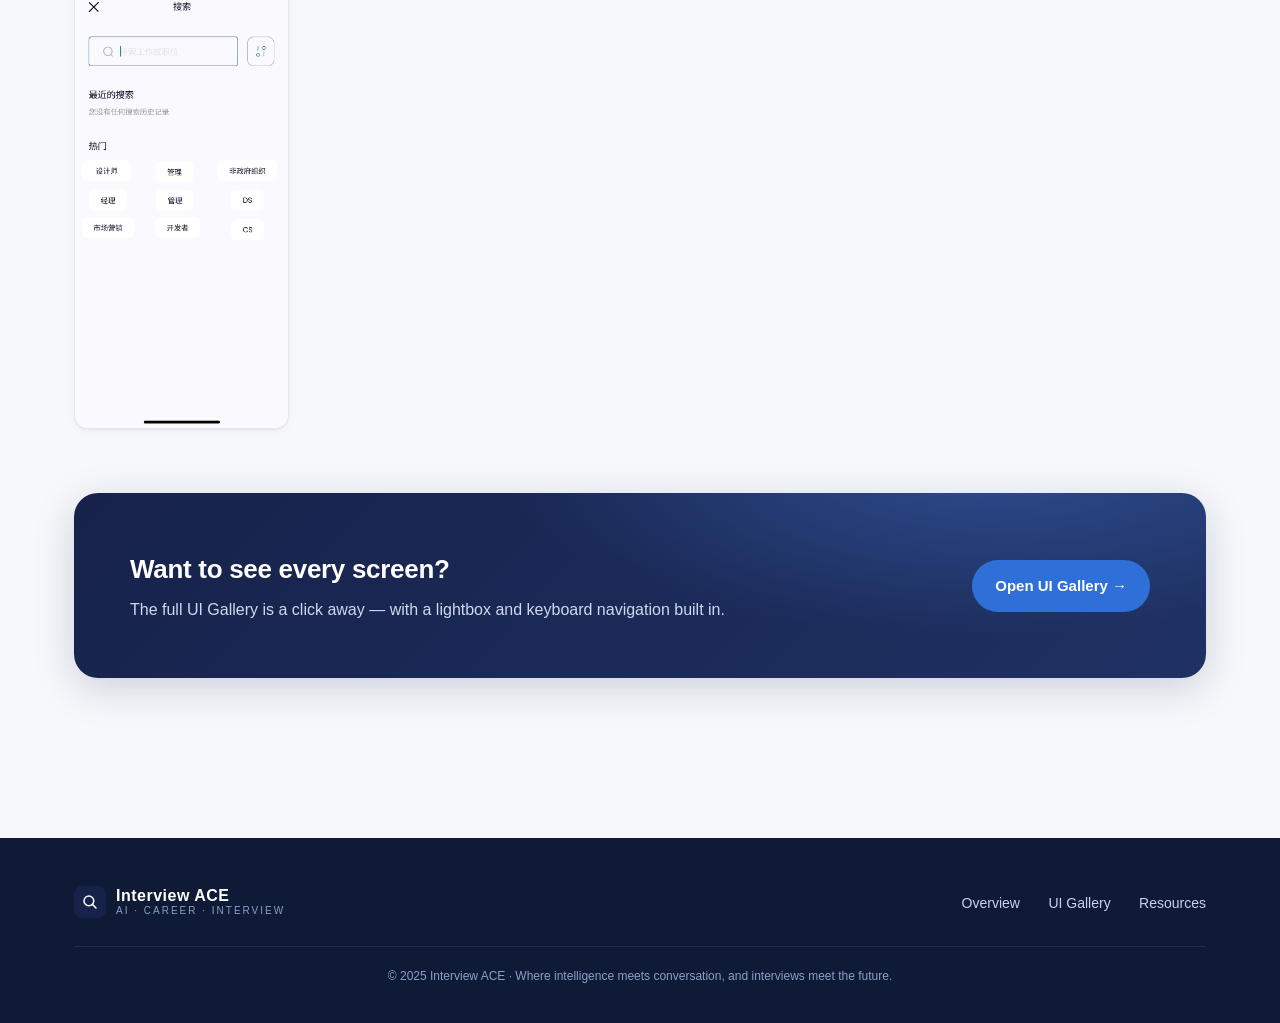
==== commit 753b438d: "1" ====
--- a/index.html
+++ b/index.html
@@ -6,8 +6,7 @@
   <meta name="viewport" content="width=device-width, initial-scale=1" />
   <meta name="description" content="Interview ACE is an AI-powered job-hunting companion. Polish your resume with AI, rehearse with AI interviewers, practice 1-on-1 with real HR pros, and learn from the community — all in one place." />
 
-  <!-- Open Graph -->
-  <meta property="og:title" content="Interview ACE — AI-Powered Interview Coaching" />
+    <meta property="og:title" content="Interview ACE — AI-Powered Interview Coaching" />
   <meta property="og:description" content="Where intelligence meets conversation. Where interviews meet the future." />
   <meta property="og:image" content="assets/ui/cover.png" />
   <meta property="og:type" content="website" />
@@ -18,7 +17,6 @@
 </head>
 <body>
 
-<!-- ============= Header ============= -->
 <header class="site-header">
   <div class="container bar">
     <a class="brand" href="index.html" aria-label="Interview ACE home">
@@ -33,16 +31,17 @@
         <small>AI · CAREER · INTERVIEW</small>
       </span>
     </a>
+    <button class="hamburger" type="button" aria-label="Toggle menu" aria-expanded="false">
+      <span></span><span></span><span></span>
+    </button>
     <nav class="nav">
       <a href="index.html" class="active">Overview</a>
-      <a href="index.html#features">Features</a>
       <a href="ui.html">UI Gallery</a>
-      <a href="downloads.html" class="cta">Resources</a>
+      <a href="downloads.html">Resources</a>
     </nav>
   </div>
 </header>
 
-<!-- ============= Hero ============= -->
 <section class="hero">
   <div class="container">
     <div class="hero-copy">
@@ -75,7 +74,6 @@
   </div>
 </section>
 
-<!-- ============= Stats ============= -->
 <div class="stats">
   <div class="container">
     <div class="stat"><div class="n">4</div><div class="l">Core modules</div></div>
@@ -85,7 +83,6 @@
   </div>
 </div>
 
-<!-- ============= Features grid ============= -->
 <section id="features">
   <div class="container">
     <div class="section-head">
@@ -146,7 +143,6 @@
   </div>
 </section>
 
-<!-- ============= Showcase ============= -->
 <section style="background:#fff;border-top:1px solid var(--line);border-bottom:1px solid var(--line);">
   <div class="container">
     <div class="section-head">
@@ -237,7 +233,6 @@
   </div>
 </section>
 
-<!-- ============= Gallery teaser ============= -->
 <section id="gallery">
   <div class="container">
     <div class="section-head">
@@ -265,7 +260,6 @@
   </div>
 </section>
 
-<!-- ============= Footer ============= -->
 <footer class="site-footer">
   <div class="container">
     <div class="row">
@@ -280,7 +274,6 @@
       </a>
       <nav>
         <a href="index.html">Overview</a>
-        <a href="index.html#features">Features</a>
         <a href="ui.html">UI Gallery</a>
         <a href="downloads.html">Resources</a>
       </nav>
@@ -291,5 +284,6 @@
   </div>
 </footer>
 
+<script src="nav.js" defer></script>
 </body>
 </html>
--- a/styles.css
+++ b/styles.css
@@ -1,7 +1,3 @@
-/* ============================================================
-   Interview ACE — Static site styles
-   Palette inspired by the app UI: deep navy + cobalt accents.
-   ============================================================ */
 
 :root {
   --navy-900: #0e1a36;
@@ -49,7 +45,6 @@
   padding: 0 24px;
 }
 
-/* ===================== Header ===================== */
 .site-header {
   position: sticky;
   top: 0;
@@ -108,26 +103,46 @@
   font-size: 14px;
   padding: 6px 0;
   border-bottom: 2px solid transparent;
+  background: transparent;
 }
 .nav a.active,
 .nav a:hover {
   color: var(--navy-900);
   border-bottom-color: var(--blue-500);
 }
-.nav .cta {
-  background: var(--navy-800);
-  color: #fff;
-  padding: 9px 16px;
-  border-radius: 999px;
-  border: none;
-}
-.nav .cta:hover {
-  background: var(--blue-500);
-  color: #fff;
-  border-bottom-color: transparent;
-}
-
-/* ===================== Hero ===================== */
+
+.hamburger {
+  display: none;
+  appearance: none;
+  background: transparent;
+  border: 0;
+  padding: 8px;
+  cursor: pointer;
+  width: 40px;
+  height: 40px;
+  align-items: center;
+  justify-content: center;
+  flex-direction: column;
+  gap: 5px;
+  border-radius: 10px;
+}
+.hamburger:hover { background: rgba(14,26,54,.06); }
+.hamburger span {
+  display: block;
+  width: 22px;
+  height: 2px;
+  background: var(--navy-900);
+  border-radius: 2px;
+  transition: transform .2s ease, opacity .2s ease;
+}
+body.nav-open .hamburger span:nth-child(1) {
+  transform: translateY(7px) rotate(45deg);
+}
+body.nav-open .hamburger span:nth-child(2) { opacity: 0; }
+body.nav-open .hamburger span:nth-child(3) {
+  transform: translateY(-7px) rotate(-45deg);
+}
+
 .hero {
   position: relative;
   background:
@@ -266,7 +281,6 @@
   z-index: 2;
 }
 
-/* ===================== Stat strip ===================== */
 .stats {
   background: var(--white);
   border-top: 1px solid var(--line);
@@ -294,7 +308,6 @@
   margin-top: 4px;
 }
 
-/* ===================== Sections ===================== */
 section { padding: 96px 0; }
 .section-head {
   text-align: center;
@@ -322,7 +335,6 @@
   font-size: 16px;
 }
 
-/* feature grid */
 .feature-grid {
   display: grid;
   grid-template-columns: repeat(4, 1fr);
@@ -361,7 +373,6 @@
   margin: 0;
 }
 
-/* alternating showcase */
 .showcase {
   display: grid;
   grid-template-columns: 1fr 1fr;
@@ -434,7 +445,6 @@
   box-shadow: var(--shadow-sm);
 }
 
-/* gallery / grid of all screens */
 .gallery {
   display: grid;
   grid-template-columns: repeat(auto-fill, minmax(180px, 1fr));
@@ -459,7 +469,6 @@
   width: 100%;
 }
 
-/* ===================== Banner CTA ===================== */
 .banner {
   margin-top: 24px;
   padding: 56px;
@@ -482,7 +491,6 @@
 }
 .banner p { margin: 0; color: #cfd9ee; }
 
-/* ===================== Downloads page ===================== */
 .page-head {
   background:
     radial-gradient(1000px 400px at 80% -20%, rgba(79,138,240,.25), transparent 60%),
@@ -588,7 +596,6 @@
 }
 .notice strong { color: #6a4b00; }
 
-/* ===================== Footer ===================== */
 .site-footer {
   background: var(--navy-900);
   color: #c8d3ec;
@@ -619,7 +626,6 @@
   padding-top: 20px;
 }
 
-/* ===================== UI Gallery page ===================== */
 .gallery-section { padding: 56px 0; }
 .gallery-section + .gallery-section { padding-top: 0; }
 
@@ -695,7 +701,6 @@
   display: block;
 }
 
-/* lightbox */
 .lightbox {
   position: fixed;
   inset: 0;
@@ -750,7 +755,6 @@
   from { opacity: 0; } to { opacity: 1; }
 }
 
-/* ===================== Responsive ===================== */
 @media (max-width: 960px) {
   .hero .container {
     grid-template-columns: 1fr;
@@ -765,8 +769,43 @@
   .download-grid { grid-template-columns: 1fr; }
   section { padding: 64px 0; }
   .banner { padding: 36px; }
-  .nav { gap: 16px; }
-  .nav a:not(.cta) { display: none; }
+
+  .hamburger { display: flex; }
+  .site-header .nav {
+    position: absolute;
+    top: 64px;
+    left: 0;
+    right: 0;
+    background: #fff;
+    border-bottom: 1px solid var(--line);
+    box-shadow: var(--shadow-md);
+    flex-direction: column;
+    align-items: stretch;
+    gap: 0;
+    padding: 8px 0;
+    transform: translateY(-8px);
+    opacity: 0;
+    pointer-events: none;
+    transition: transform .18s ease, opacity .18s ease;
+  }
+  .site-header .nav a {
+    padding: 14px 24px;
+    font-size: 16px;
+    border-bottom: 1px solid var(--line);
+  }
+  .site-header .nav a:last-child { border-bottom: 0; }
+  .site-header .nav a.active,
+  .site-header .nav a:hover {
+    border-bottom-color: var(--line);
+    background: var(--blue-50);
+    color: var(--navy-900);
+  }
+  body.nav-open .site-header .nav {
+    transform: translateY(0);
+    opacity: 1;
+    pointer-events: auto;
+  }
+  body.nav-open { overflow: hidden; }
 }
 
 @media (max-width: 720px) {
